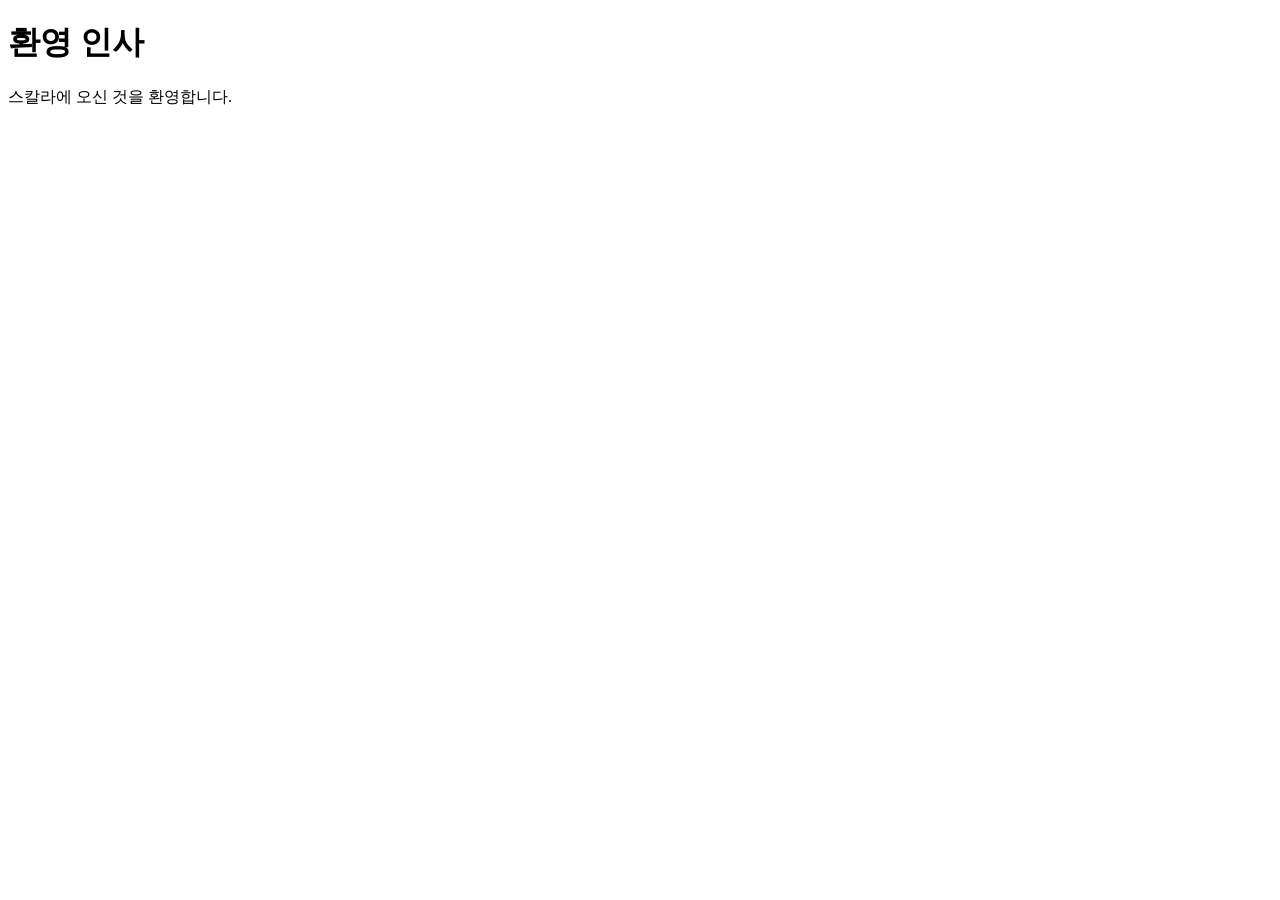
==== index.html @ 2a3cb066 "Project 구성과 index.html 생성" ====
<!DOCTYPE html>
<html lang="ko">
<head>
    <meta charset="UTF-8">
    <meta name="viewport" content="width=device-width, initial-scale=1.0">
    <title>Welcome SKALA</title>
</head>
<body>
    <h1>환영 인사</h1>
    <p>스칼라에 오신 것을 환영합니다.</p>
</body>
</html>
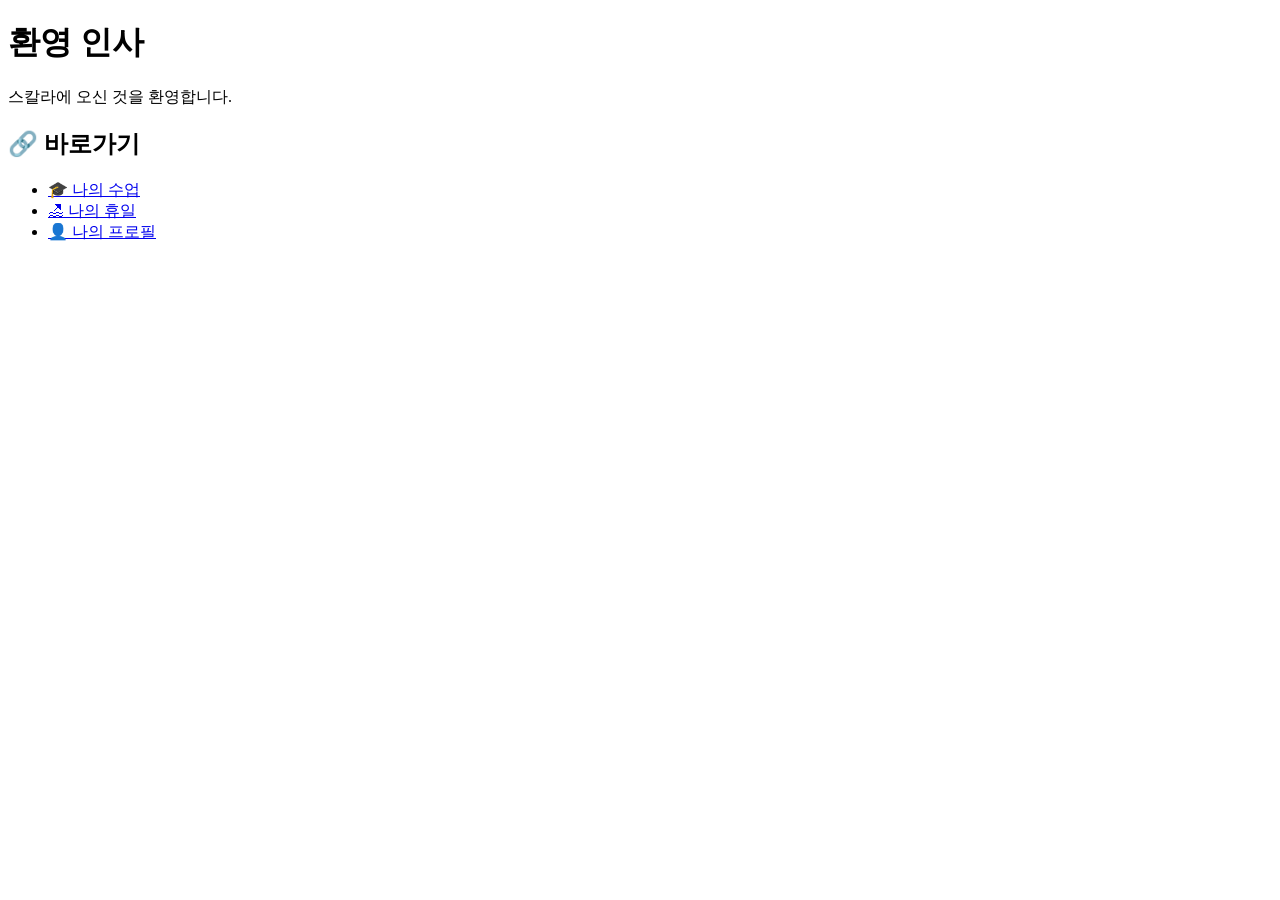
==== commit b4a6d6b5: "index.html에 나의 수업, 휴일, 프로필 바로가기를 추가한다." ====
--- a/index.html
+++ b/index.html
@@ -3,10 +3,31 @@
 <head>
     <meta charset="UTF-8">
     <meta name="viewport" content="width=device-width, initial-scale=1.0">
-    <title>Welcome SKALA</title>
+    <title>[과제]Project 구성과 index.html 생성</title>
 </head>
 <body>
     <h1>환영 인사</h1>
     <p>스칼라에 오신 것을 환영합니다.</p>
+
+<nav title="페이지 바로가기">
+    <h2>&#128279; 바로가기</h2>
+    <ul>
+        <li>
+            <a href="/myClass" title="나의 수업 페이지">
+                &#127891; 나의 수업
+            </a>
+        </li>
+        <li>
+            <a href="#myHoliday" title="나의 휴일 페이지">
+                &#127958; 나의 휴일
+            </a>
+        </li>
+        <li>
+            <a href="#myProfile" title="나의 프로필 페이지">
+                &#128100; 나의 프로필
+            </a>
+        </li>
+    </ul>
+</nav>
 </body>
-</html>+</html>
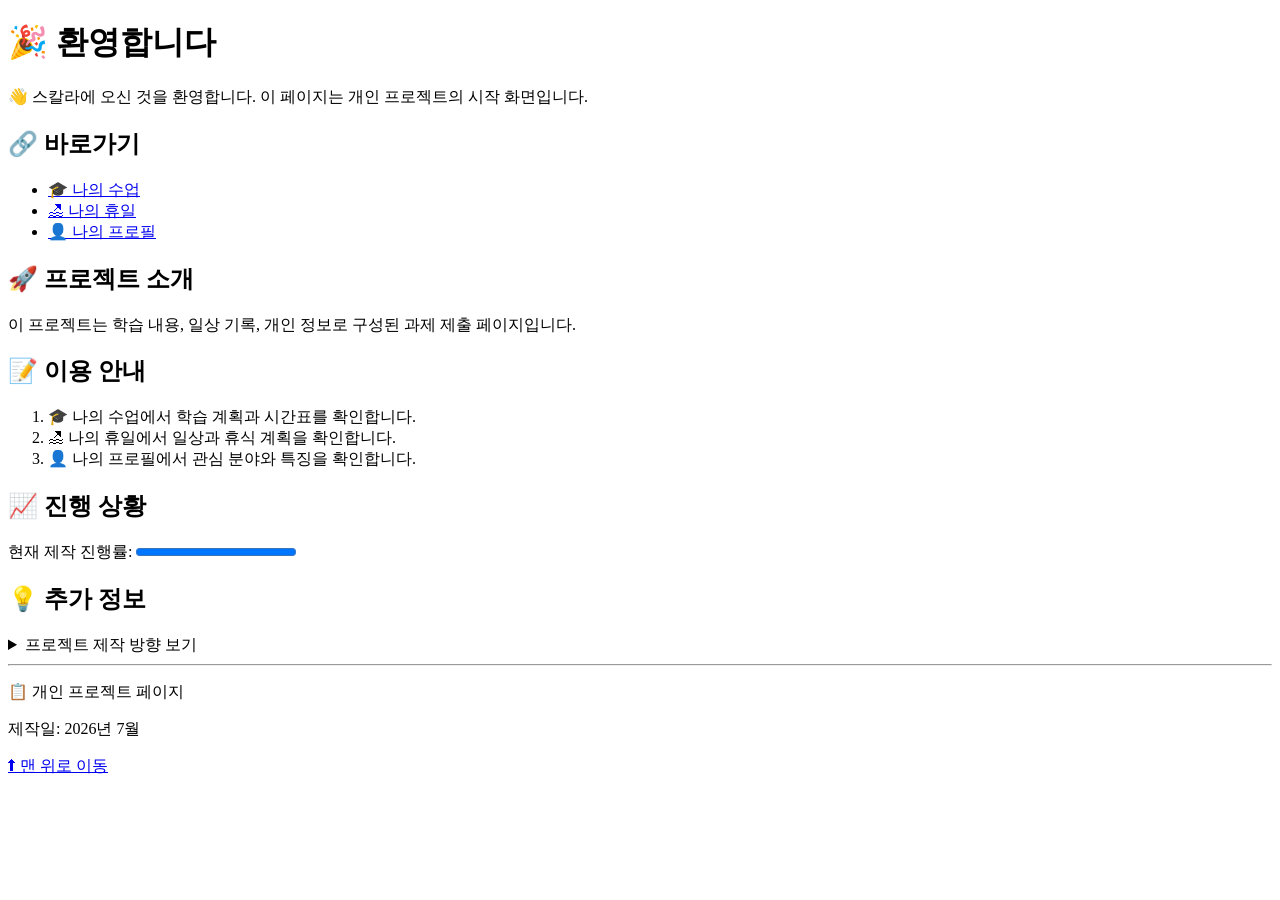
==== commit d23a4f59: "extra-index" ====
--- a/index.html
+++ b/index.html
@@ -3,31 +3,117 @@
 <head>
     <meta charset="UTF-8">
     <meta name="viewport" content="width=device-width, initial-scale=1.0">
-    <title>[과제]Project 구성과 index.html 생성</title>
+    <title>[과제] Project 구성과 index.html</title>
 </head>
 <body>
-    <h1>환영 인사</h1>
-    <p>스칼라에 오신 것을 환영합니다.</p>
+    <header id="top">
+        <h1 title="스칼라 프로젝트 메인 페이지">
+            &#127881; 환영합니다
+        </h1>
+        <p>
+            &#128075;
+            스칼라에 오신 것을 환영합니다.
+            이 페이지는 개인 프로젝트의 시작 화면입니다.
+        </p>
+    </header>
 
-<nav title="페이지 바로가기">
-    <h2>&#128279; 바로가기</h2>
-    <ul>
-        <li>
-            <a href="/myClass" title="나의 수업 페이지">
-                &#127891; 나의 수업
+    <nav title="페이지 바로가기">
+        <h2>
+            &#128279; 바로가기
+        </h2>
+        <ul>
+            <li>
+                <a href="./html/myClass.html" title="나의 수업 페이지 이동">
+                    &#127891; 나의 수업
+                </a>
+            </li>
+            <li>
+                <a href="./html/holiday.html" title="나의 휴일 페이지 이동">
+                    &#127958; 나의 휴일
+                </a>
+            </li>
+            <li>
+                <a href="./html/myProfile.html" title="나의 프로필 페이지 이동">
+                    &#128100; 나의 프로필
+                </a>
+            </li>
+        </ul>
+    </nav>
+    <main>
+        <section id="introduction">
+            <h2>
+                &#128640; 프로젝트 소개
+            </h2>
+            <p>
+                이 프로젝트는 학습 내용,
+                일상 기록,
+                개인 정보로 구성된
+                과제 제출 페이지입니다.
+            </p>
+        </section>
+        <section id="guide">
+            <h2>
+                &#128221; 이용 안내
+            </h2>
+            <ol>
+                <li>
+                    &#127891;
+                    나의 수업에서 학습 계획과 시간표를 확인합니다.
+                </li>
+                <li>
+                    &#127958;
+                    나의 휴일에서 일상과 휴식 계획을 확인합니다.
+                </li>
+                <li>
+                    &#128100;
+                    나의 프로필에서 관심 분야와 특징을 확인합니다.
+                </li>
+            </ol>
+        </section>
+        <section id="project-status">
+            <h2>
+                &#128200; 진행 상황
+            </h2>
+            <p>
+                현재 제작 진행률:
+                <progress title="100%" value="100" max="100">
+                    100%
+                </progress>
+            </p>
+        </section>
+        <section id="extra-info">
+
+            <h2>
+                &#128161; 추가 정보
+            </h2>
+            <details>
+                <summary>
+                    프로젝트 제작 방향 보기
+                </summary>
+                <p>
+                    HTML의 시맨틱 태그와 다양한 요소를 활용하여
+                    의미 있는 웹 페이지 구조를 만드는 것을 목표로 합니다.
+                </p>
+            </details>
+        </section>
+    </main>
+    <hr>
+    <footer>
+        <p>
+            &#128203;
+            개인 프로젝트 페이지
+        </p>
+        <p>
+            제작일:
+            <time datetime="2026-07">
+                2026년 7월
+            </time>
+        </p>
+        <p>
+            <a href="#top">
+                &#11014; 맨 위로 이동
             </a>
-        </li>
-        <li>
-            <a href="#myHoliday" title="나의 휴일 페이지">
-                &#127958; 나의 휴일
-            </a>
-        </li>
-        <li>
-            <a href="#myProfile" title="나의 프로필 페이지">
-                &#128100; 나의 프로필
-            </a>
-        </li>
-    </ul>
-</nav>
+        </p>
+    </footer>
 </body>
-</html>
+</html>
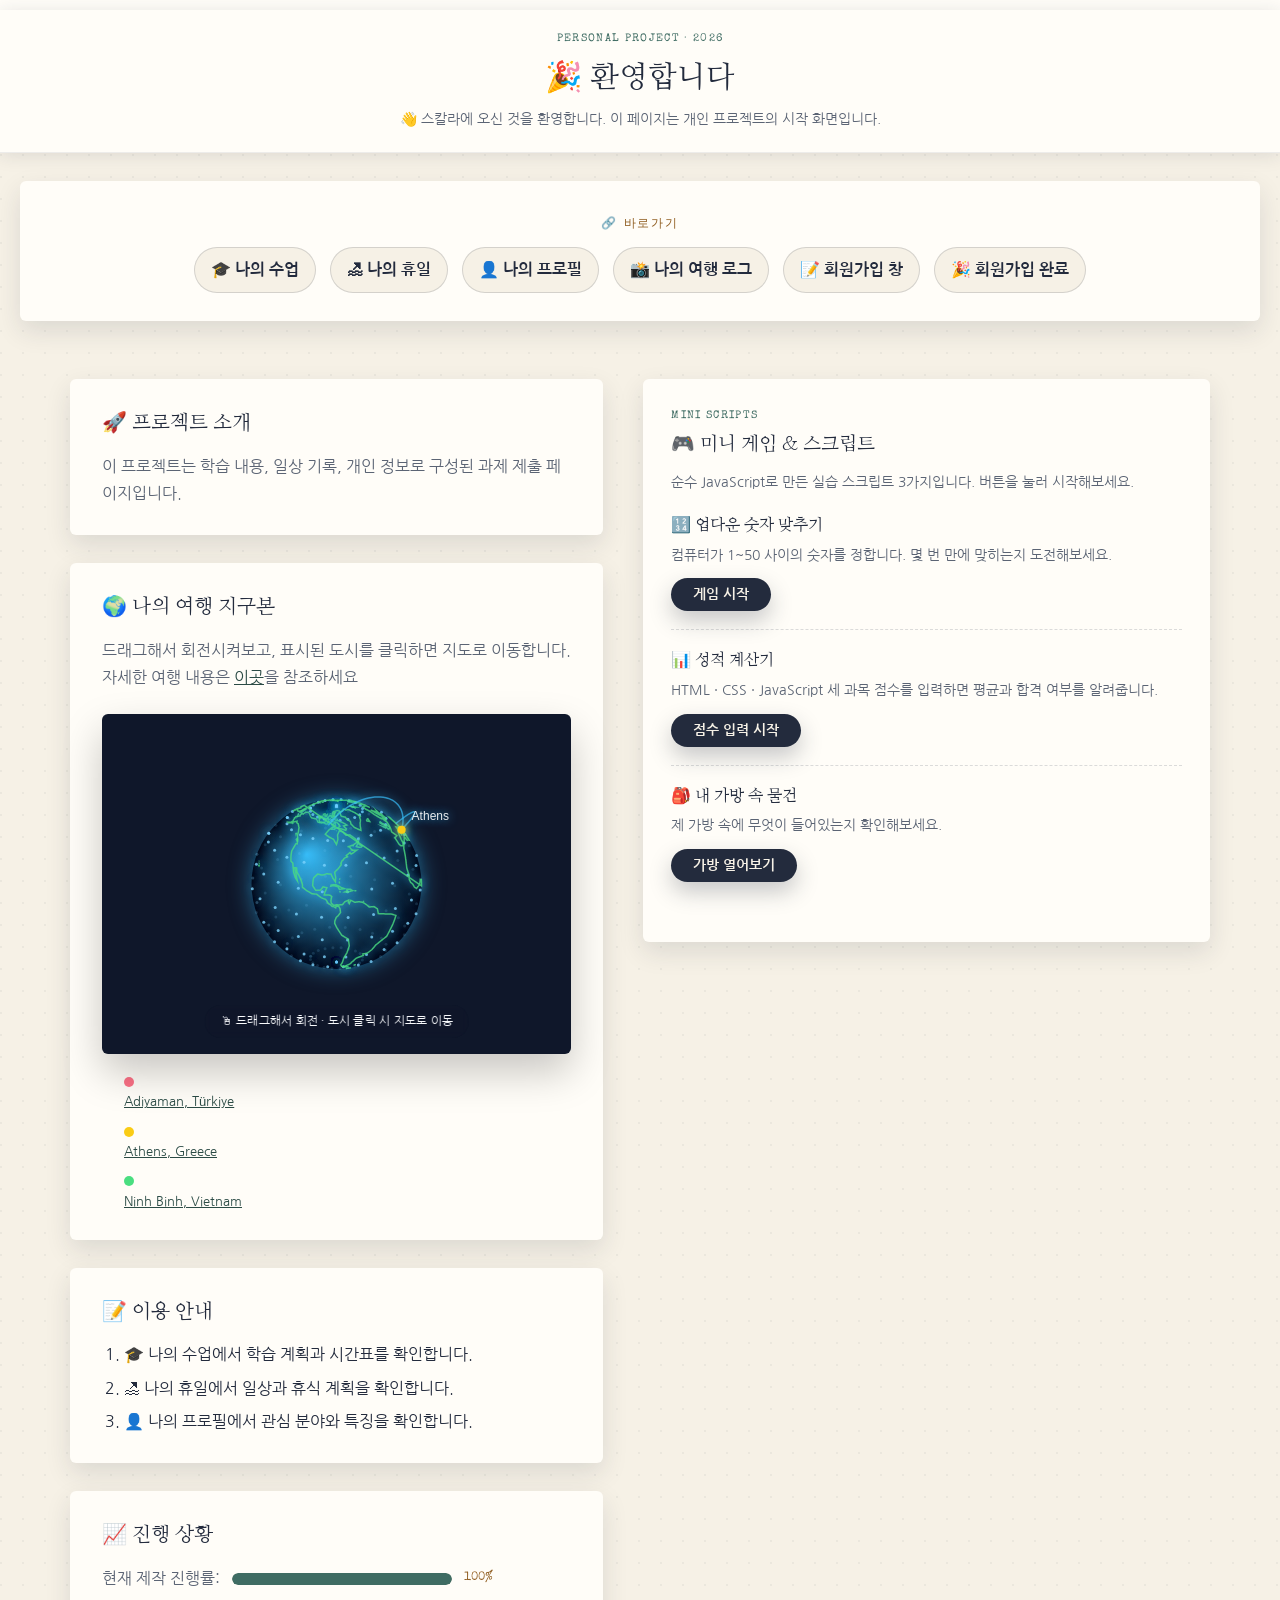
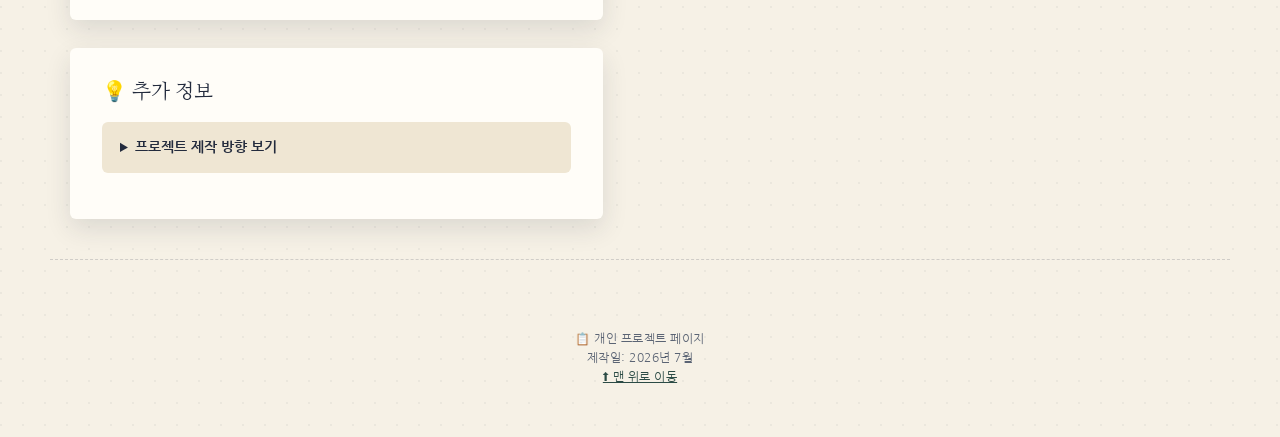
==== commit 14a8351b: "Add index.html for automatic redirection" ====
--- a/index.html
+++ b/index.html
@@ -1,119 +1,18 @@
 <!DOCTYPE html>
-<html lang="ko">
+<html>
 <head>
     <meta charset="UTF-8">
-    <meta name="viewport" content="width=device-width, initial-scale=1.0">
-    <title>[과제] Project 구성과 index.html</title>
+    <title>이동 중...</title>
+    <!-- 1. 자바스크립트를 이용한 즉시 이동 -->
+    <script>
+        window.location.href = "./html/index.html";
+    </script>
+    
+    <!-- 2. (백업용) 자바스크립트가 꺼져있을 경우를 대비한 0초 뒤 자동 이동 -->
+    <meta http-equiv="refresh" content="0; url=./html/index.html">
 </head>
 <body>
-    <header id="top">
-        <h1 title="스칼라 프로젝트 메인 페이지">
-            &#127881; 환영합니다
-        </h1>
-        <p>
-            &#128075;
-            스칼라에 오신 것을 환영합니다.
-            이 페이지는 개인 프로젝트의 시작 화면입니다.
-        </p>
-    </header>
-
-    <nav title="페이지 바로가기">
-        <h2>
-            &#128279; 바로가기
-        </h2>
-        <ul>
-            <li>
-                <a href="./html/myClass.html" title="나의 수업 페이지 이동">
-                    &#127891; 나의 수업
-                </a>
-            </li>
-            <li>
-                <a href="./html/holiday.html" title="나의 휴일 페이지 이동">
-                    &#127958; 나의 휴일
-                </a>
-            </li>
-            <li>
-                <a href="./html/myProfile.html" title="나의 프로필 페이지 이동">
-                    &#128100; 나의 프로필
-                </a>
-            </li>
-        </ul>
-    </nav>
-    <main>
-        <section id="introduction">
-            <h2>
-                &#128640; 프로젝트 소개
-            </h2>
-            <p>
-                이 프로젝트는 학습 내용,
-                일상 기록,
-                개인 정보로 구성된
-                과제 제출 페이지입니다.
-            </p>
-        </section>
-        <section id="guide">
-            <h2>
-                &#128221; 이용 안내
-            </h2>
-            <ol>
-                <li>
-                    &#127891;
-                    나의 수업에서 학습 계획과 시간표를 확인합니다.
-                </li>
-                <li>
-                    &#127958;
-                    나의 휴일에서 일상과 휴식 계획을 확인합니다.
-                </li>
-                <li>
-                    &#128100;
-                    나의 프로필에서 관심 분야와 특징을 확인합니다.
-                </li>
-            </ol>
-        </section>
-        <section id="project-status">
-            <h2>
-                &#128200; 진행 상황
-            </h2>
-            <p>
-                현재 제작 진행률:
-                <progress title="100%" value="100" max="100">
-                    100%
-                </progress>
-            </p>
-        </section>
-        <section id="extra-info">
-
-            <h2>
-                &#128161; 추가 정보
-            </h2>
-            <details>
-                <summary>
-                    프로젝트 제작 방향 보기
-                </summary>
-                <p>
-                    HTML의 시맨틱 태그와 다양한 요소를 활용하여
-                    의미 있는 웹 페이지 구조를 만드는 것을 목표로 합니다.
-                </p>
-            </details>
-        </section>
-    </main>
-    <hr>
-    <footer>
-        <p>
-            &#128203;
-            개인 프로젝트 페이지
-        </p>
-        <p>
-            제작일:
-            <time datetime="2026-07">
-                2026년 7월
-            </time>
-        </p>
-        <p>
-            <a href="#top">
-                &#11014; 맨 위로 이동
-            </a>
-        </p>
-    </footer>
+    <p>페이지를 이동하고 있습니다. 잠시만 기다려주세요...</p>
+    <p>이동하지 않는다면 <a href="./html/index.html">여기</a>를 클릭하세요.</p>
 </body>
-</html>+</html>
